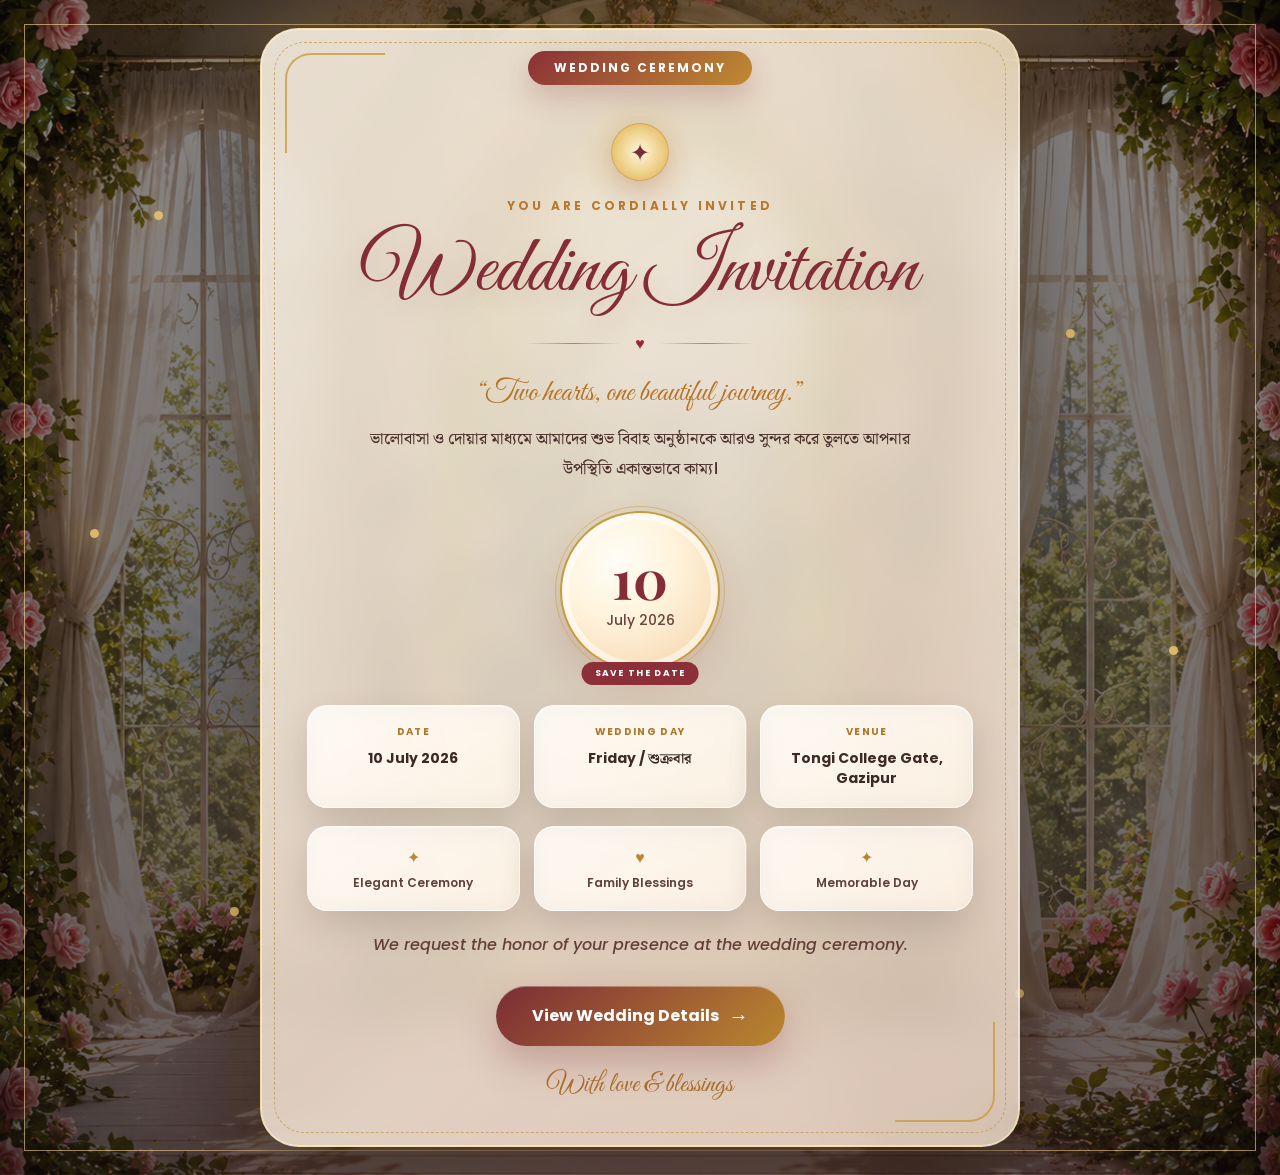
==== index.html @ 4d3c9d44 "first commit" ====
<!DOCTYPE html>
<html lang="bn">
<head>
  <meta charset="UTF-8" />
  <meta name="viewport" content="width=device-width, initial-scale=1.0" />

  <title>Luxury Wedding Invitation</title>

  <link rel="stylesheet" href="style.css" />

  <link rel="preconnect" href="https://fonts.googleapis.com">
  <link rel="preconnect" href="https://fonts.gstatic.com" crossorigin>
  <link
    href="https://fonts.googleapis.com/css2?family=Great+Vibes&family=Noto+Serif+Bengali:wght@400;600;700&family=Playfair+Display:wght@500;600;700&family=Poppins:wght@400;500;600;700&display=swap"
    rel="stylesheet"
  >
</head>

<body class="home-body">

  <div class="page-loader" id="loader">
    <div class="loader-ring"></div>
    <p>Opening Invitation...</p>
  </div>

  <main class="home-page">

    <span class="particle p1"></span>
    <span class="particle p2"></span>
    <span class="particle p3"></span>
    <span class="particle p4"></span>
    <span class="particle p5"></span>
    <span class="particle p6"></span>

    <div class="luxury-frame">

      <div class="corner-design top-left"></div>
      <div class="corner-design bottom-right"></div>

      <div class="premium-ribbon">Wedding Ceremony</div>

      <div class="premium-seal">
        <span>✦</span>
      </div>

      <p class="eyebrow">You Are Cordially Invited</p>

      <h1>Wedding Invitation</h1>

      <div class="gold-divider">
        <span></span>
        <i>♥</i>
        <span></span>
      </div>

      <p class="luxury-quote">
        “Two hearts, one beautiful journey.”
      </p>

      <p class="intro-text">
        ভালোবাসা ও দোয়ার মাধ্যমে আমাদের শুভ বিবাহ অনুষ্ঠানকে আরও সুন্দর করে তুলতে
        আপনার উপস্থিতি একান্তভাবে কাম্য।
      </p>

      <div class="premium-date">
        <strong>10</strong>
        <span>July 2026</span>
      </div>

      <div class="event-highlight">
        <div>
          <small>Date</small>
          <b>10 July 2026</b>
        </div>

        <div>
          <small>Wedding Day</small>
          <b>Friday / শুক্রবার</b>
        </div>

        <div>
          <small>Venue</small>
          <b>Tongi College Gate, Gazipur</b>
        </div>
      </div>

      <div class="mini-details">
        <div>
          <span>✦</span>
          <p>Elegant Ceremony</p>
        </div>

        <div>
          <span>♥</span>
          <p>Family Blessings</p>
        </div>

        <div>
          <span>✦</span>
          <p>Memorable Day</p>
        </div>
      </div>

      <p class="special-note">
        We request the honor of your presence at the wedding ceremony.
      </p>

      <div class="nav-buttons single-btn">
        <a href="details.html" class="luxury-btn">
          View Wedding Details
          <span>→</span>
        </a>
      </div>

      <p class="footer-line">With love & blessings</p>

    </div>
  </main>

  <script src="script.js"></script>
</body>
</html>
---- style.css ----
* {
  margin: 0;
  padding: 0;
  box-sizing: border-box;
}

:root {
  --primary: #7b2d35;
  --primary-soft: #8b3038;
  --gold: #b9872f;
  --gold-soft: #c89b3c;
  --gold-light: #e8c979;
  --cream: #fffaf3;
  --cream-soft: #fff4e6;
  --text-dark: #2e1b18;
  --text-soft: #6b4038;
}

html {
  scroll-behavior: smooth;
}

body {
  min-height: 100vh;
  font-family: 'Poppins', 'Noto Serif Bengali', sans-serif;
  color: var(--text-dark);
  background: #fffaf3;
  overflow-x: hidden;
}

/* Loader */
.page-loader {
  position: fixed;
  inset: 0;
  background: #fff7ef;
  z-index: 9999;
  display: grid;
  place-items: center;
  gap: 16px;
  transition: 0.6s ease;
}

.page-loader.hide {
  opacity: 0;
  pointer-events: none;
}

.loader-ring {
  width: 56px;
  height: 56px;
  border: 3px solid rgba(123, 45, 53, 0.2);
  border-top-color: var(--gold);
  border-radius: 50%;
  animation: spin 0.9s linear infinite;
}

.page-loader p {
  color: var(--primary);
  letter-spacing: 2px;
  font-size: 13px;
  text-transform: uppercase;
}

/* Home Page - Photo 1 */
.home-page {
  min-height: 100vh;
  padding: 28px 16px;
  display: grid;
  place-items: center;
  position: relative;
  overflow: hidden;

  background:
    linear-gradient(rgba(15, 8, 7, 0.48), rgba(15, 8, 7, 0.64)),
    url("ChatGPT\ Image\ Jun\ 16\,\ 2026\,\ 11_04_19\ AM.png");
  background-size: cover;
  background-position: center;
}

.home-page::before,
.inner-page::before {
  content: "";
  position: absolute;
  inset: 24px;
  border: 1px solid rgba(255, 223, 154, 0.58);
  pointer-events: none;
  z-index: 1;
}

.home-page::after,
.inner-page::after {
  content: "";
  position: absolute;
  inset: 0;
  background:
    radial-gradient(circle at 50% 12%, rgba(235, 198, 109, 0.16), transparent 34%),
    radial-gradient(circle at 50% 100%, rgba(123, 45, 53, 0.28), transparent 50%);
  pointer-events: none;
  z-index: 1;
}

/* Floating Particles */
.particle {
  position: absolute;
  width: 9px;
  height: 9px;
  background: rgba(230, 194, 107, 0.9);
  border-radius: 50%;
  box-shadow: 0 0 22px rgba(230, 194, 107, 0.95);
  animation: floatParticle 7s ease-in-out infinite;
  z-index: 2;
}

.p1 { top: 18%; left: 12%; }
.p2 { top: 28%; right: 16%; animation-delay: 1.5s; }
.p3 { bottom: 22%; left: 18%; animation-delay: 2.5s; }
.p4 { bottom: 15%; right: 20%; animation-delay: 3.5s; }
.p5 { top: 45%; left: 7%; animation-delay: 4.2s; }
.p6 { top: 55%; right: 8%; animation-delay: 5s; }

/* Hero Card */
.luxury-frame {
  width: 100%;
  max-width: 760px;
  padding: 58px 46px 44px;
  text-align: center;
  position: relative;
  z-index: 3;
  border-radius: 38px;
  overflow: hidden;

  background:
    linear-gradient(
      145deg,
      rgba(255, 248, 235, 0.86),
      rgba(255, 237, 218, 0.76)
    );

  border: 1px solid rgba(255, 223, 154, 0.72);

  backdrop-filter: blur(18px) saturate(145%);
  -webkit-backdrop-filter: blur(18px) saturate(145%);

  box-shadow:
    0 34px 90px rgba(0, 0, 0, 0.42),
    0 0 55px rgba(198, 147, 57, 0.18),
    inset 0 0 0 1px rgba(255, 255, 255, 0.46);

  animation: fadeUp 1s ease;
}

.luxury-frame::before {
  content: "";
  position: absolute;
  inset: 13px;
  border-radius: 30px;
  border: 1px dashed rgba(185, 135, 47, 0.58);
  pointer-events: none;
}

.luxury-frame::after {
  content: "";
  position: absolute;
  top: -130px;
  right: -130px;
  width: 280px;
  height: 280px;
  background: radial-gradient(circle, rgba(218, 179, 83, 0.18), transparent 70%);
  border-radius: 50%;
  pointer-events: none;
}

.corner-design {
  position: absolute;
  width: 100px;
  height: 100px;
  border-color: var(--gold-soft);
  border-style: solid;
  opacity: 0.78;
  z-index: 2;
}

.top-left {
  top: 24px;
  left: 24px;
  border-width: 2px 0 0 2px;
  border-radius: 26px 0 0 0;
}

.bottom-right {
  right: 24px;
  bottom: 24px;
  border-width: 0 2px 2px 0;
  border-radius: 0 0 26px 0;
}

.premium-ribbon {
  position: absolute;
  top: 22px;
  left: 50%;
  transform: translateX(-50%);
  padding: 8px 26px;
  border-radius: 999px;
  color: #fff;
  background: linear-gradient(135deg, var(--primary-soft), #c08b32);
  font-size: 12px;
  letter-spacing: 2px;
  text-transform: uppercase;
  font-weight: 700;
  box-shadow: 0 12px 28px rgba(123, 45, 53, 0.24);
  z-index: 4;
}

.premium-seal {
  width: 58px;
  height: 58px;
  margin: 36px auto 16px;
  display: grid;
  place-items: center;
  border-radius: 50%;
  background: radial-gradient(circle, #fff8dd 0%, #dfad42 100%);
  border: 1px solid rgba(123, 45, 53, 0.2);
  box-shadow:
    0 12px 28px rgba(123, 45, 53, 0.16),
    0 0 34px rgba(217, 168, 59, 0.32);
  position: relative;
  z-index: 3;
}

.premium-seal span {
  color: var(--primary);
  font-size: 24px;
}

/* Typography */
.eyebrow {
  color: #b8792f;
  text-transform: uppercase;
  letter-spacing: 3.2px;
  font-size: 12px;
  font-weight: 700;
}

h1 {
  font-family: 'Great Vibes', cursive;
  font-size: 82px;
  line-height: 1;
  color: #842d37;
  font-weight: 400;
  margin: 16px 0 14px;
  text-shadow: 0 10px 24px rgba(123, 45, 53, 0.12);
}

h2 {
  font-family: 'Playfair Display', serif;
  font-size: 48px;
  color: #842d37;
  margin: 12px 0 32px;
}

.gold-divider {
  display: flex;
  align-items: center;
  justify-content: center;
  gap: 14px;
  color: var(--primary-soft);
  margin: 18px 0;
}

.gold-divider span {
  width: 95px;
  height: 1px;
  background: linear-gradient(to right, transparent, var(--gold), transparent);
}

.gold-divider i {
  font-style: normal;
  color: #9b2935;
}

.luxury-quote {
  font-family: 'Great Vibes', cursive;
  font-size: 31px;
  color: #b57428;
  margin-bottom: 12px;
}

.intro-text {
  max-width: 590px;
  margin: 0 auto;
  font-size: 16px;
  line-height: 1.85;
  color: #4b302b;
  font-weight: 500;
}

.premium-date {
  width: 160px;
  height: 160px;
  margin: 28px auto 34px;
  border-radius: 50%;
  background:
    radial-gradient(circle at 35% 30%, #fffdf7 0%, #fff4dd 38%, #f3d0a3 100%);
  border: 2px solid var(--gold-soft);
  display: flex;
  flex-direction: column;
  justify-content: center;
  box-shadow:
    0 18px 38px rgba(123, 45, 53, 0.16),
    inset 0 0 0 7px rgba(255, 255, 255, 0.55);
  position: relative;
}

.premium-date::before {
  content: "";
  position: absolute;
  inset: -7px;
  border-radius: 50%;
  border: 1px solid rgba(200, 155, 60, 0.5);
}

.premium-date::after {
  content: "SAVE THE DATE";
  position: absolute;
  bottom: -16px;
  left: 50%;
  transform: translateX(-50%);
  padding: 5px 13px;
  border-radius: 999px;
  color: #fff;
  background: var(--primary-soft);
  font-size: 9px;
  font-weight: 700;
  letter-spacing: 1.3px;
  white-space: nowrap;
}

.premium-date strong {
  font-family: 'Playfair Display', serif;
  font-size: 54px;
  color: #842d37;
  line-height: 1;
}

.premium-date span {
  color: #6c453d;
  font-size: 14px;
  margin-top: 5px;
  font-weight: 500;
}

/* Highlight Cards */
.event-highlight,
.mini-details {
  display: grid;
  grid-template-columns: repeat(3, 1fr);
  gap: 14px;
}

.event-highlight {
  margin: 34px 0 18px;
}

.mini-details {
  margin: 8px 0 20px;
}

.event-highlight div,
.mini-details div,
.countdown-box,
.detail-box {
  background:
    linear-gradient(
      145deg,
      rgba(255, 255, 255, 0.72),
      rgba(255, 248, 241, 0.54)
    );
  border: 1px solid rgba(255, 255, 255, 0.72);
  backdrop-filter: blur(12px) saturate(145%);
  -webkit-backdrop-filter: blur(12px) saturate(145%);
  box-shadow:
    0 14px 34px rgba(0, 0, 0, 0.12),
    inset 0 1px 0 rgba(255, 255, 255, 0.55);
  transition: 0.35s ease;
}

.event-highlight div,
.mini-details div {
  padding: 18px 14px;
  border-radius: 20px;
}

.event-highlight div:hover,
.mini-details div:hover,
.detail-box:hover,
.countdown div:hover {
  transform: translateY(-5px);
  border-color: rgba(185, 135, 47, 0.7);
}

.event-highlight small,
.detail-box span {
  display: block;
  color: #b1772a;
  text-transform: uppercase;
  letter-spacing: 1.3px;
  font-size: 10px;
  font-weight: 700;
  margin-bottom: 8px;
}

.event-highlight b {
  display: block;
  color: #3d2925;
  font-size: 14px;
  line-height: 1.45;
  font-weight: 700;
}

.mini-details span {
  display: block;
  color: var(--gold);
  font-size: 16px;
  margin-bottom: 4px;
}

.mini-details p {
  font-size: 12px;
  color: #604039;
  font-weight: 600;
}

.special-note,
.note {
  max-width: 620px;
  margin: 0 auto 26px;
  font-size: 16px;
  line-height: 1.8;
  color: #65413a;
  font-style: italic;
  font-weight: 500;
}

.footer-line {
  margin-top: 22px;
  color: #a76c2b;
  font-family: 'Great Vibes', cursive;
  font-size: 27px;
}

/* Buttons */
.nav-buttons {
  display: flex;
  justify-content: center;
  flex-wrap: wrap;
  gap: 14px;
}

.nav-buttons.single-btn {
  margin-top: 8px;
}

.luxury-btn,
.glass-btn {
  display: inline-flex;
  align-items: center;
  justify-content: center;
  gap: 10px;
  text-decoration: none;
  border-radius: 999px;
  padding: 15px 36px;
  font-weight: 700;
  border: 0;
  cursor: pointer;
  transition: 0.35s ease;
}

.luxury-btn {
  color: #fff;
  background:
    linear-gradient(135deg, var(--primary) 0%, #9d5934 50%, var(--gold) 100%);
  box-shadow:
    0 16px 36px rgba(123, 45, 53, 0.28),
    inset 0 1px 0 rgba(255, 255, 255, 0.32);
}

.glass-btn {
  color: var(--primary);
  background: rgba(255, 255, 255, 0.38);
  border: 1px solid rgba(185, 135, 47, 0.65);
  backdrop-filter: blur(14px) saturate(150%);
  -webkit-backdrop-filter: blur(14px) saturate(150%);
}

.luxury-btn span,
.glass-btn span {
  font-size: 20px;
  transition: 0.35s ease;
}

.luxury-btn:hover,
.glass-btn:hover {
  transform: translateY(-5px);
  box-shadow:
    0 22px 48px rgba(123, 45, 53, 0.36),
    0 0 32px rgba(185, 135, 47, 0.24);
}

.luxury-btn:hover span,
.glass-btn:hover span {
  transform: translateX(5px);
}

/* Top Nav */
.top-nav {
  width: min(1180px, calc(100% - 40px));
  position: fixed;
  top: 26px;
  left: 50%;
  transform: translateX(-50%);
  z-index: 100;
  padding: 12px 18px 12px 24px;
  border-radius: 999px;
  display: flex;
  justify-content: space-between;
  align-items: center;

  background:
    linear-gradient(
      145deg,
      rgba(255, 250, 244, 0.78),
      rgba(255, 255, 255, 0.48)
    );

  border: 1px solid rgba(255, 255, 255, 0.72);

  backdrop-filter: blur(22px) saturate(165%);
  -webkit-backdrop-filter: blur(22px) saturate(165%);

  box-shadow:
    0 18px 45px rgba(0, 0, 0, 0.22),
    inset 0 1px 0 rgba(255, 255, 255, 0.55);
}

.brand {
  font-family: 'Great Vibes', cursive;
  font-size: 35px;
  color: #8a3039;
  text-decoration: none;
}

.top-nav nav {
  display: flex;
  gap: 10px;
}

.top-nav nav a {
  text-decoration: none;
  color: #6f3f39;
  padding: 10px 17px;
  border-radius: 999px;
  font-size: 14px;
  font-weight: 600;
  transition: 0.3s ease;
}

.top-nav nav a:hover,
.top-nav nav a.active {
  color: #fff;
  background: linear-gradient(135deg, var(--primary), var(--gold));
  box-shadow: 0 10px 22px rgba(123, 45, 53, 0.22);
}

/* Inner Pages Common */
.inner-page {
  min-height: 100vh;
  padding: 135px 18px 70px;
  display: grid;
  place-items: center;
  position: relative;
  overflow: hidden;
  background-size: cover;
  background-position: center;
  background-attachment: fixed;
}

/* Details Page - Home Type Premium Floral Background */
.details-page .inner-page {
  background:
    linear-gradient(rgba(18, 8, 7, 0.50), rgba(18, 8, 7, 0.66)),
    url("ChatGPT\ Image\ Jun\ 16\,\ 2026\,\ 11_01_12\ AM.png");
  background-size: cover;
  background-position: center;
  background-attachment: fixed;
}

/* Location Page - Home Type Premium Wedding Decor Background */
.location-page .inner-page {
  background:
    linear-gradient(rgba(18, 8, 7, 0.50), rgba(18, 8, 7, 0.66)),
    url("ChatGPT\ Image\ Jun\ 16\,\ 2026\,\ 11_02_06\ AM.png");
  background-size: cover;
  background-position: center;
  background-attachment: fixed;
}

/* Content Card */
.content-card {
  width: 100%;
  max-width: 1030px;
  position: relative;
  z-index: 2;
  text-align: center;
  padding: 58px 46px;
  border-radius: 34px;

  background:
    linear-gradient(
      145deg,
      rgba(255, 250, 244, 0.78),
      rgba(244, 225, 210, 0.64)
    );

  border: 1px solid rgba(255, 255, 255, 0.68);

  backdrop-filter: blur(18px) saturate(150%);
  -webkit-backdrop-filter: blur(18px) saturate(150%);

  box-shadow:
    0 35px 90px rgba(0, 0, 0, 0.38),
    inset 0 1px 0 rgba(255, 255, 255, 0.52);

  animation: fadeUp 0.9s ease;
}

.content-card::before,
.content-card::after {
  content: "";
  position: absolute;
  width: 110px;
  height: 110px;
  border-color: var(--gold-soft);
  border-style: solid;
  opacity: 0.82;
  pointer-events: none;
}

.content-card::before {
  top: 22px;
  left: 22px;
  border-width: 2px 0 0 2px;
  border-radius: 26px 0 0 0;
}

.content-card::after {
  bottom: 22px;
  right: 22px;
  border-width: 0 2px 2px 0;
  border-radius: 0 0 26px 0;
}

/* Countdown */
.countdown-box {
  margin: 0 auto 36px;
  padding: 28px;
  border-radius: 28px;
}

.countdown-box h3 {
  font-family: 'Great Vibes', cursive;
  font-size: 46px;
  color: var(--primary);
  font-weight: 400;
  margin-bottom: 22px;
}

.countdown {
  display: grid;
  grid-template-columns: repeat(4, 1fr);
  gap: 18px;
}

.countdown div {
  padding: 24px 12px;
  border-radius: 22px;
  background:
    linear-gradient(
      145deg,
      rgba(255, 255, 255, 0.78),
      rgba(255, 248, 241, 0.58)
    );
  border: 1px solid rgba(255, 255, 255, 0.75);
  box-shadow:
    0 12px 30px rgba(0, 0, 0, 0.12),
    inset 0 1px 0 rgba(255, 255, 255, 0.56);
  transition: 0.35s ease;
}

.countdown strong {
  display: block;
  font-family: 'Playfair Display', serif;
  font-size: 42px;
  color: var(--primary);
}

.countdown span {
  color: #8a5c4e;
  font-size: 14px;
}

.event-message {
  margin-top: 18px;
  color: var(--primary);
  font-weight: 600;
}

/* Details */
.details-grid {
  display: grid;
  grid-template-columns: 1fr 1fr;
  gap: 18px;
  margin-bottom: 28px;
}

.detail-box {
  text-align: left;
  padding: 22px;
  border-radius: 22px;
}

.detail-box.wide {
  grid-column: span 2;
}

.detail-box strong {
  font-size: 18px;
  line-height: 1.6;
  color: #342320;
}

/* Location */
.location-info {
  margin-bottom: 28px;
}

.location-info h3 {
  font-family: 'Great Vibes', cursive;
  font-size: 54px;
  color: var(--primary);
  font-weight: 400;
  line-height: 1.05;
}

.location-info p {
  color: #6d453f;
  font-size: 17px;
  line-height: 1.7;
  margin-top: 8px;
}

.location-card {
  max-width: 1060px;
}

.map-frame {
  padding: 12px;
  border-radius: 30px;
  background: linear-gradient(135deg, var(--gold-soft), var(--primary));
  box-shadow: 0 24px 70px rgba(0, 0, 0, 0.28);
  margin-bottom: 30px;
  overflow: hidden;
}

.map-frame iframe {
  width: 100%;
  height: 460px;
  border: 0;
  display: block;
  border-radius: 22px;
  filter: saturate(0.95) contrast(1.02);
}

/* Animations */
.reveal {
  animation: fadeUp 0.9s ease;
}

@keyframes fadeUp {
  from {
    opacity: 0;
    transform: translateY(38px) scale(0.97);
  }

  to {
    opacity: 1;
    transform: translateY(0) scale(1);
  }
}

@keyframes floatParticle {
  0%, 100% {
    transform: translateY(0) scale(1);
    opacity: 0.7;
  }

  50% {
    transform: translateY(-28px) scale(1.25);
    opacity: 1;
  }
}

@keyframes spin {
  to {
    transform: rotate(360deg);
  }
}

/* Tablet Responsive */
@media (max-width: 820px) {
  .top-nav {
    width: calc(100% - 28px);
    top: 16px;
    border-radius: 28px;
    align-items: flex-start;
    gap: 10px;
  }

  .top-nav nav {
    flex-wrap: wrap;
    justify-content: flex-end;
  }

  .top-nav nav a {
    padding: 8px 12px;
    font-size: 13px;
  }

  .inner-page {
    padding: 112px 14px 45px;
    background-attachment: scroll;
  }

  .details-page .inner-page,
  .location-page .inner-page {
    background-attachment: scroll;
    background-position: center top;
  }

  .luxury-frame {
    max-width: 620px;
    padding: 56px 24px 40px;
    border-radius: 32px;
  }

  .content-card {
    padding: 48px 24px;
    border-radius: 30px;
  }

  h1 {
    font-size: 62px;
  }

  h2 {
    font-size: 38px;
  }

  .luxury-quote {
    font-size: 28px;
  }

  .intro-text {
    font-size: 15px;
  }

  .event-highlight,
  .mini-details,
  .details-grid {
    grid-template-columns: 1fr;
  }

  .detail-box.wide {
    grid-column: span 1;
  }

  .premium-date {
    width: 142px;
    height: 142px;
  }

  .premium-date strong {
    font-size: 46px;
  }

  .countdown {
    grid-template-columns: repeat(2, 1fr);
  }

  .map-frame iframe {
    height: 340px;
  }
}

/* Mobile Responsive */
@media (max-width: 480px) {
  .home-page {
    padding: 18px 12px;
    min-height: auto;
  }

  .home-page::before,
  .inner-page::before {
    inset: 10px;
  }

  .luxury-frame {
    padding: 52px 18px 34px;
    border-radius: 28px;
  }

  .premium-ribbon {
    top: 18px;
    width: max-content;
    max-width: 86%;
    font-size: 10px;
    padding: 7px 17px;
  }

  .premium-seal {
    margin-top: 34px;
  }

  h1 {
    font-size: 50px;
  }

  h2 {
    font-size: 32px;
  }

  .eyebrow {
    font-size: 10px;
    letter-spacing: 2.1px;
  }

  .gold-divider span {
    width: 56px;
  }

  .luxury-quote {
    font-size: 27px;
  }

  .premium-date {
    width: 132px;
    height: 132px;
  }

  .premium-date strong {
    font-size: 42px;
  }

  .luxury-btn,
  .glass-btn {
    width: 100%;
    padding: 14px 22px;
  }

  .corner-design {
    width: 72px;
    height: 72px;
  }

  .top-nav {
    position: static;
    transform: none;
    width: calc(100% - 24px);
    margin: 12px auto 0;
    padding: 12px 14px;
  }

  .brand {
    font-size: 30px;
  }

  .inner-page {
    padding: 28px 12px 36px;
  }

  .details-page .inner-page,
  .location-page .inner-page {
    background-attachment: scroll;
    background-position: center top;
  }

  .content-card {
    padding: 44px 18px;
    border-radius: 26px;
  }

  .content-card::before,
  .content-card::after {
    width: 76px;
    height: 76px;
  }

  .countdown {
    grid-template-columns: 1fr;
  }

  .countdown-box {
    padding: 22px 16px;
  }

  .countdown-box h3 {
    font-size: 38px;
  }

  .map-frame {
    padding: 8px;
    border-radius: 22px;
  }

  .map-frame iframe {
    height: 300px;
    border-radius: 16px;
  }

  .location-info h3 {
    font-size: 42px;
  }

  .luxury-frame,
  .content-card {
    backdrop-filter: blur(15px) saturate(140%);
    -webkit-backdrop-filter: blur(15px) saturate(140%);
  }
}
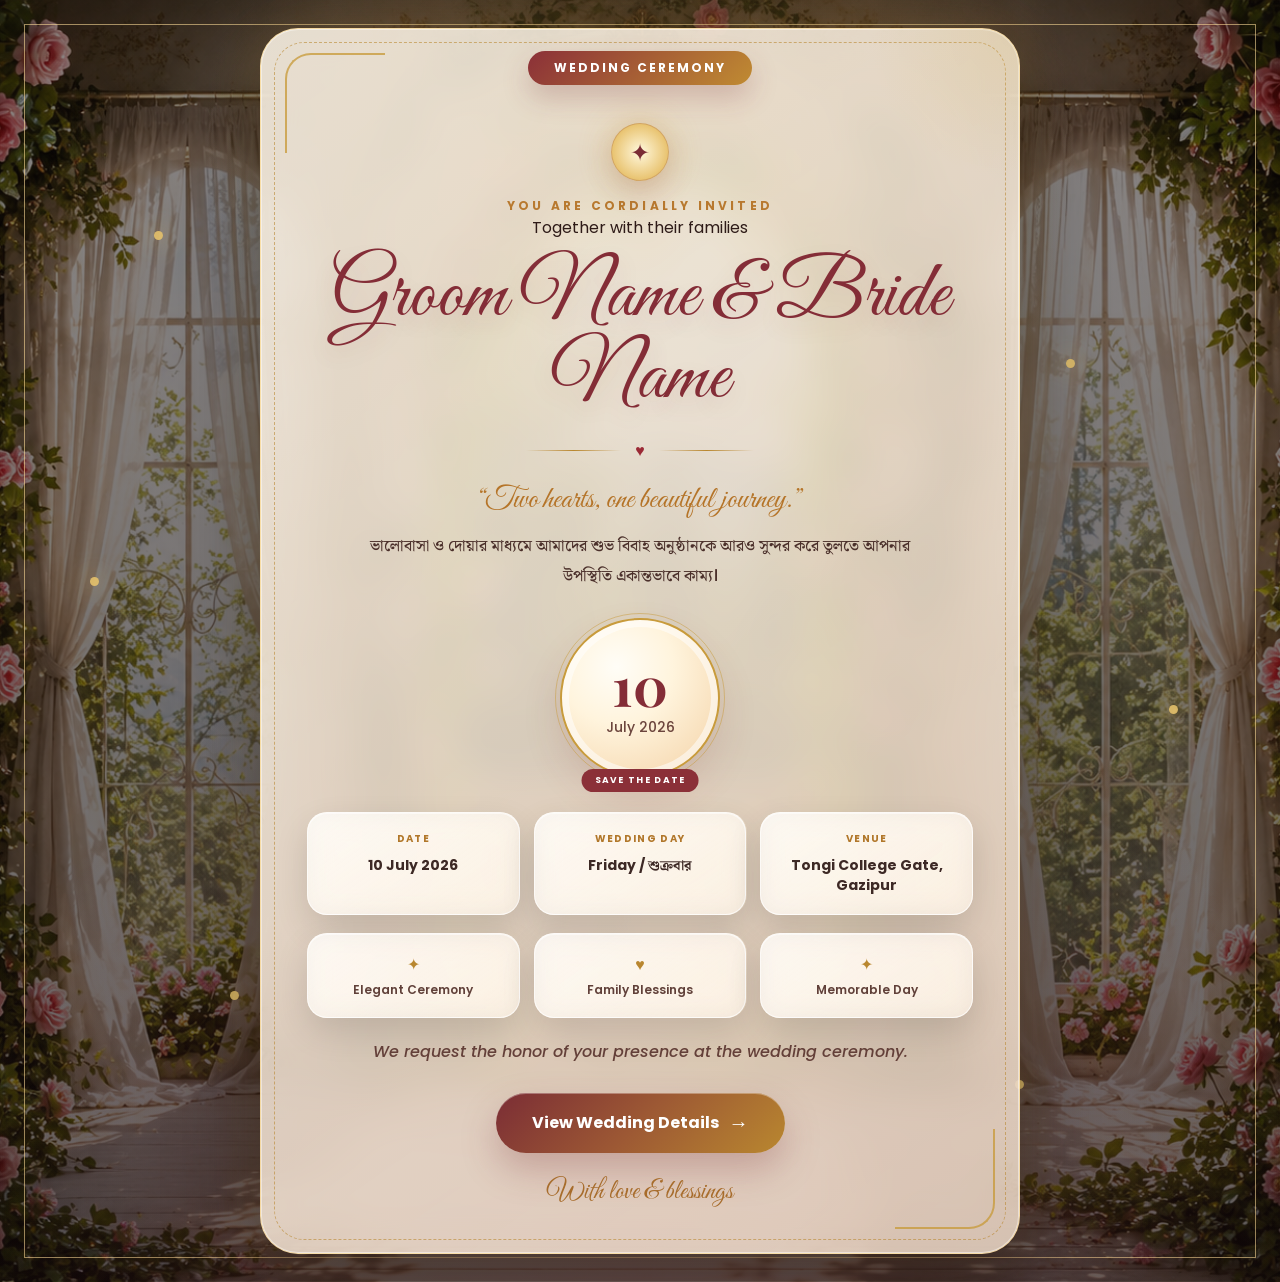
==== commit 802f5474: "s" ====
--- a/index.html
+++ b/index.html
@@ -45,7 +45,9 @@
 
       <p class="eyebrow">You Are Cordially Invited</p>
 
-      <h1>Wedding Invitation</h1>
+      <p class="couple-label">Together with their families</p>
+
+      <h1>Groom Name & Bride Name</h1>
 
       <div class="gold-divider">
         <span></span>
@@ -119,4 +121,4 @@
 
   <script src="script.js"></script>
 </body>
-</html>+</html>
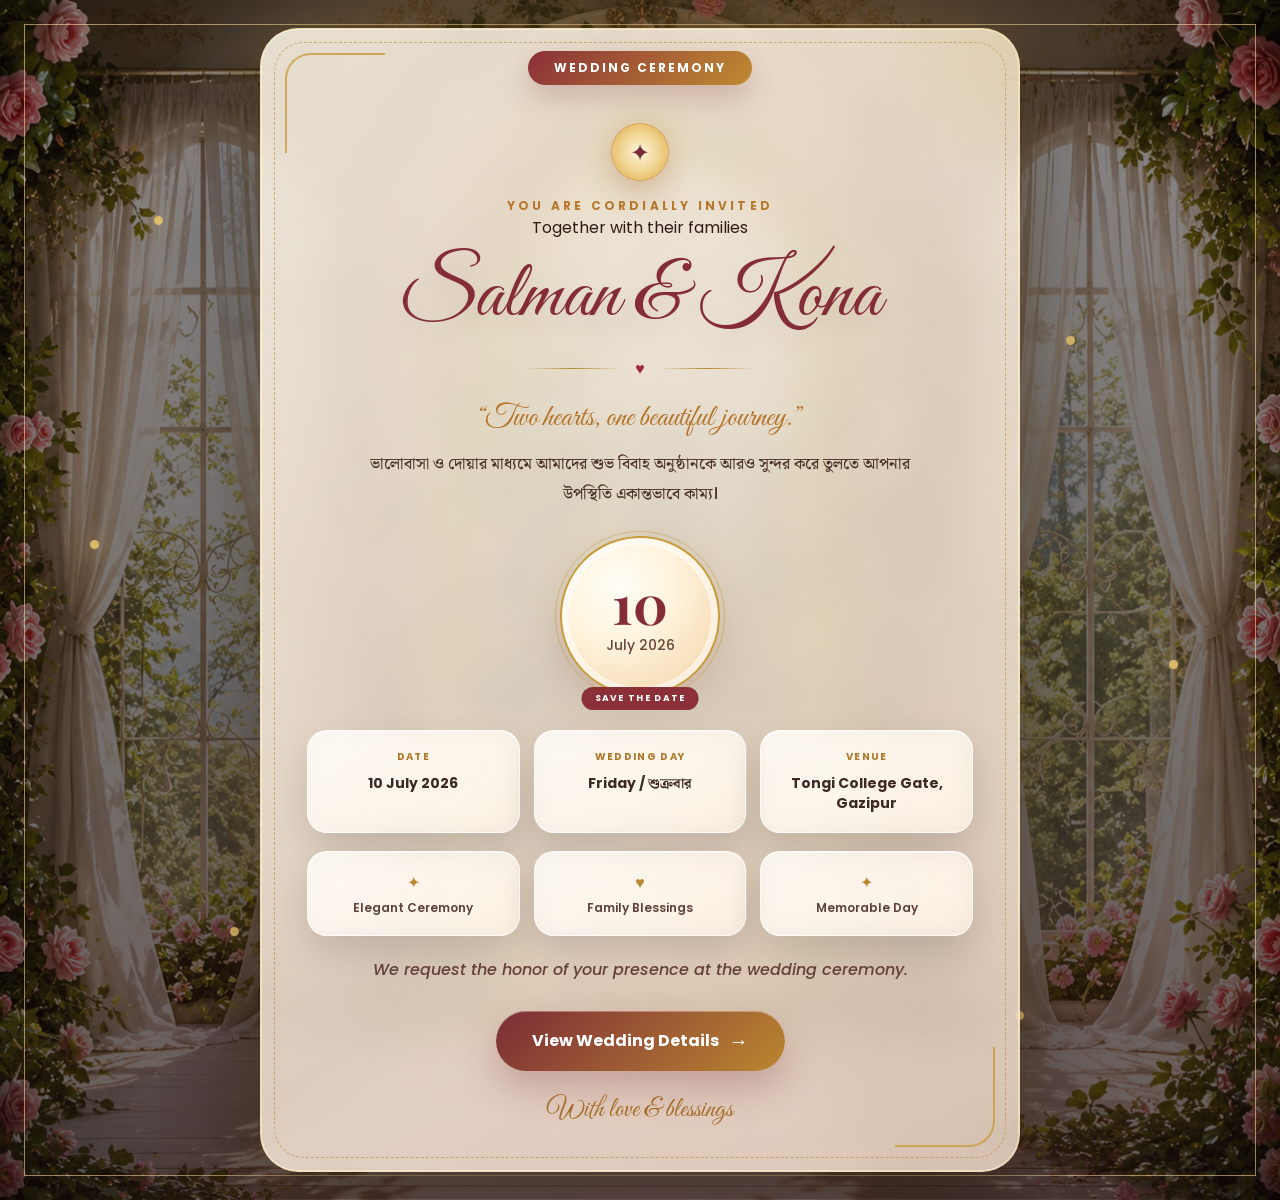
==== commit ddf1b964: "adfas" ====
--- a/index.html
+++ b/index.html
@@ -47,7 +47,7 @@
 
       <p class="couple-label">Together with their families</p>
 
-      <h1>Groom Name & Bride Name</h1>
+      <h1>Salman & Kona</h1>
 
       <div class="gold-divider">
         <span></span>
